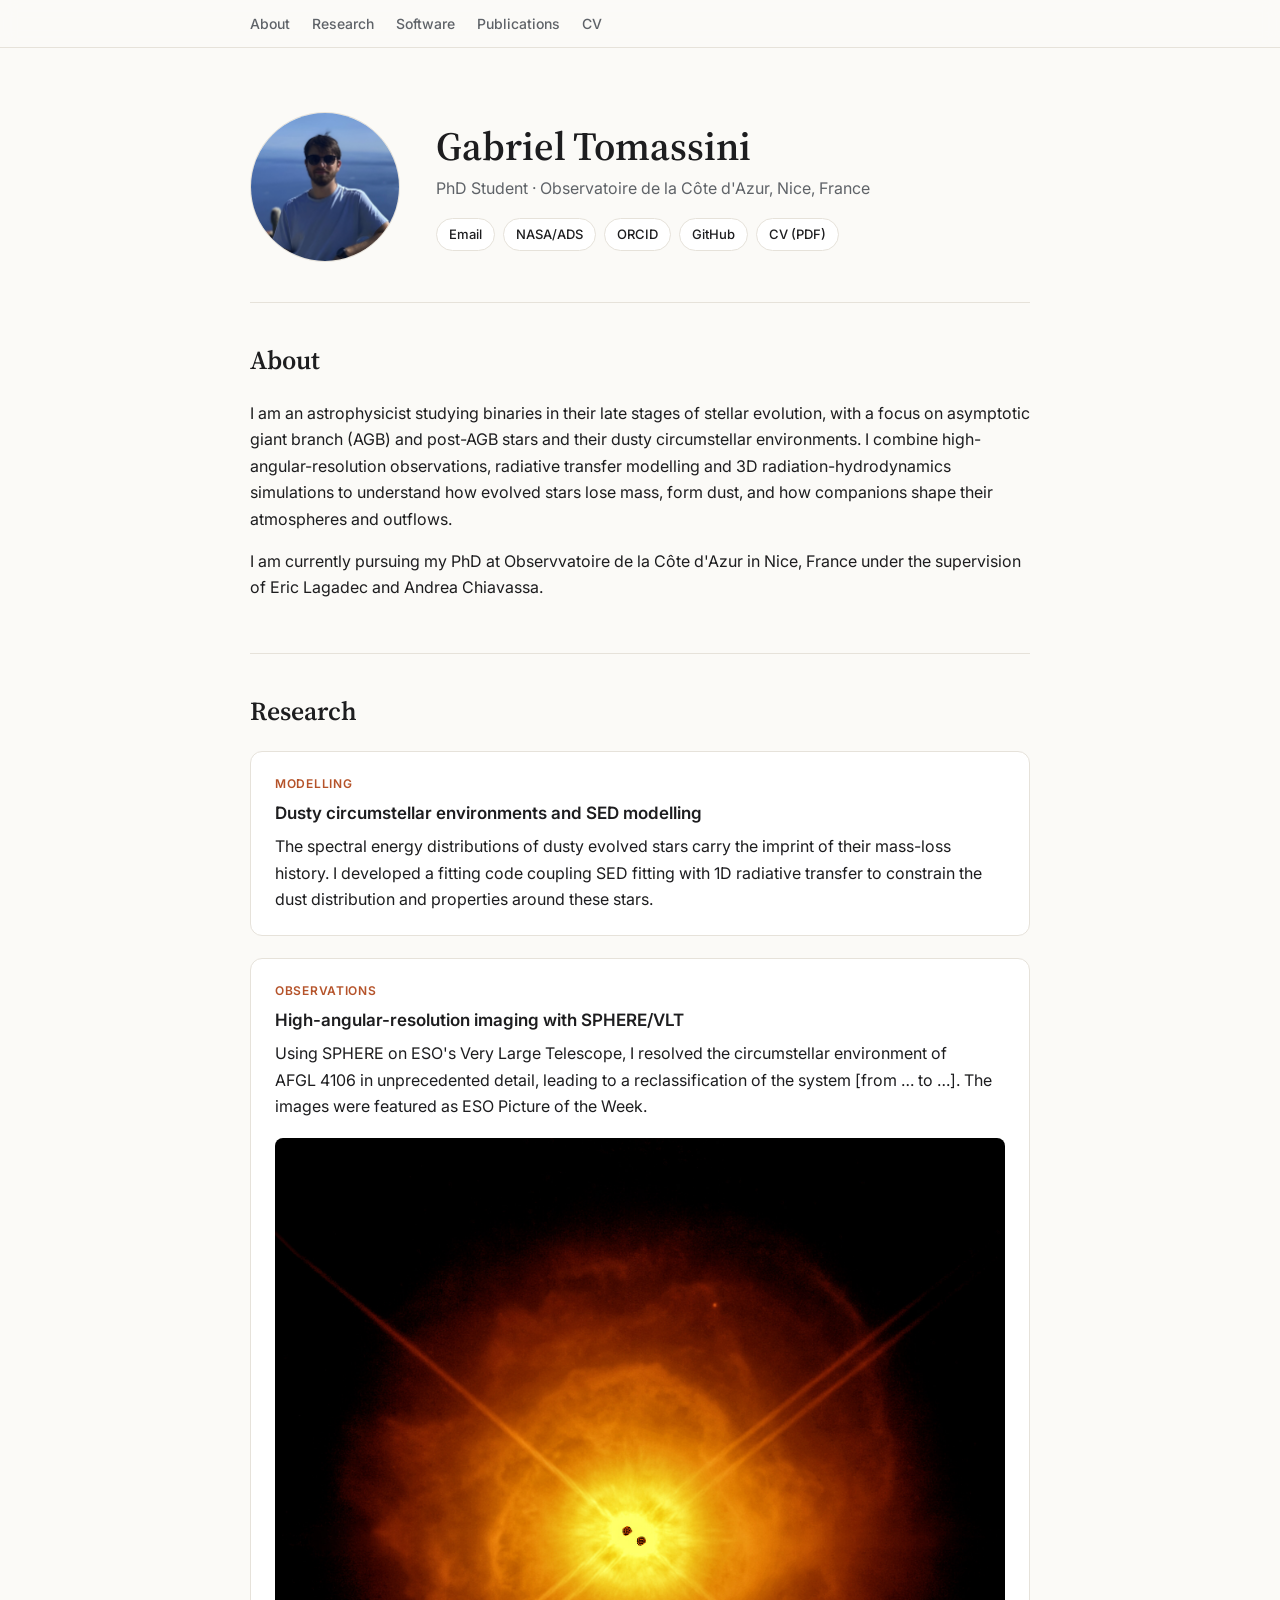
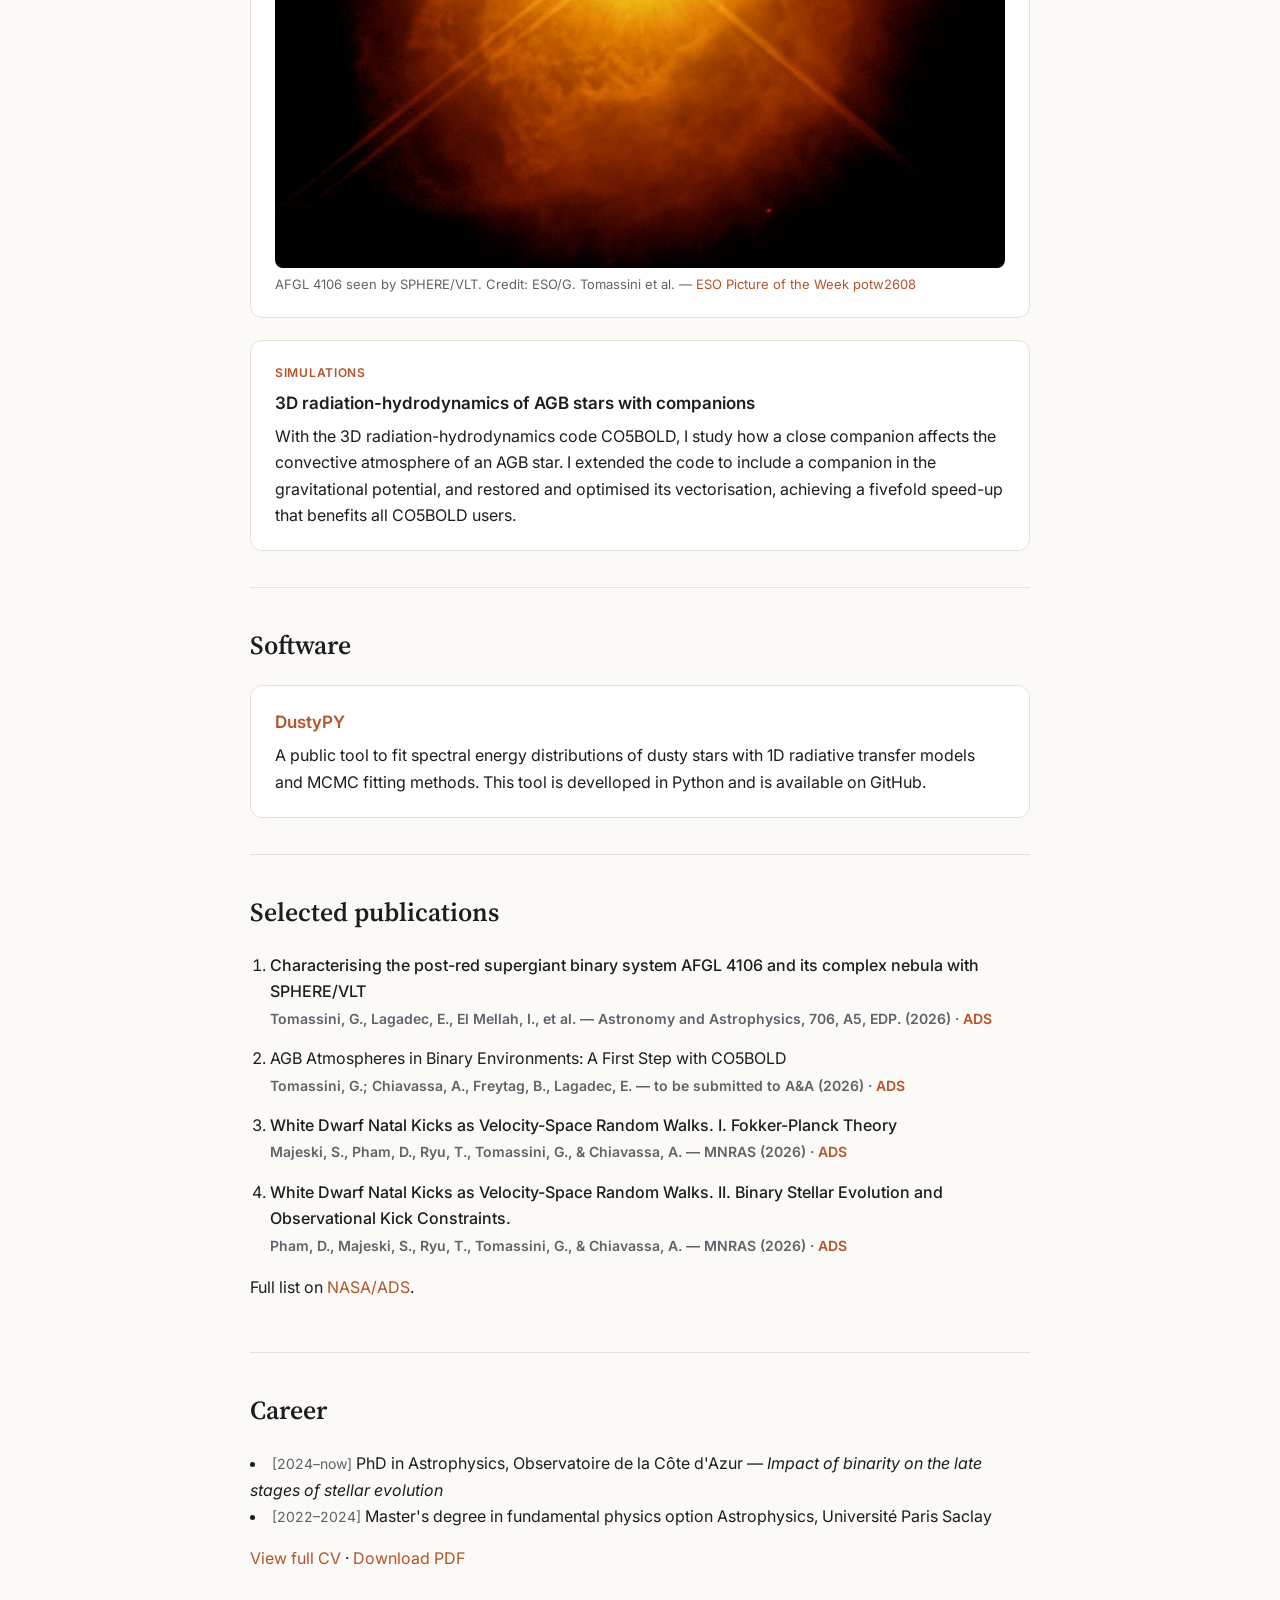
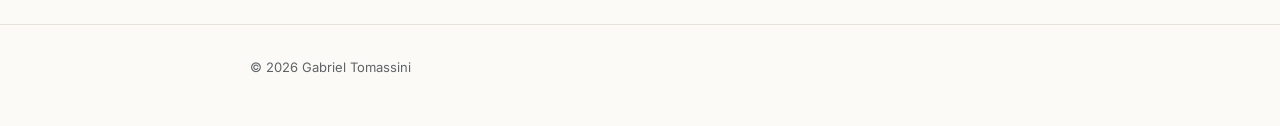
==== index.html @ 8a8ce343 "Initial website" ====
<!doctype html>
<html lang="en">
<head>
  <meta charset="utf-8">
  <meta name="viewport" content="width=device-width, initial-scale=1">
  <title>Gabriel Tomassini – Astrophysicist</title>
  <meta name="description" content="Gabriel Tomassini, astrophysicist working on evolved stars, circumstellar dust and 3D radiation-hydrodynamics simulations.">

  <link rel="icon" href="assets/img/favicon.png">

  <link rel="preconnect" href="https://fonts.googleapis.com">
  <link rel="preconnect" href="https://fonts.gstatic.com" crossorigin>
  <link href="https://fonts.googleapis.com/css2?family=Source+Serif+4:opsz,wght@8..60,400;8..60,600&family=Inter:wght@400;500;600&display=swap" rel="stylesheet">
  <link rel="stylesheet" href="assets/css/style.css">
</head>
<body>

  <nav class="site-nav">
    <div class="wrap">
      <a href="#about">About</a>
      <a href="#research">Research</a>
      <a href="#software">Software</a>
      <a href="#publications">Publications</a>
      <a href="#cv">CV</a>
    </div>
  </nav>

  <main class="wrap">

    <!-- ===================== HEADER ===================== -->
    <header class="hero">
      <img class="hero__photo" src="assets/img/photo.jpeg" alt="Gabriel Tomassini">
      <div>
        <h1>Gabriel Tomassini</h1>
        <p class="hero__role">PhD Student · Observatoire de la Côte d'Azur, Nice, France</p>
        <div class="pill-links">
          <a href="mailto:gabriel.tomassini@oca.eu">Email</a>
          <a href="https://scixplorer.org/search?p=1&q=orcid%3A0009-0003-6995-1840&sort=date+desc&d=astrophysics">NASA/ADS</a>
          <a href="https://orcid.org/0009-0003-6995-1840">ORCID</a>
          <a href="https://github.com/gtomass">GitHub</a>
          <a href="files/cv/CV_Tomassini.pdf">CV (PDF)</a>
        </div>
      </div>
    </header>

    <!-- ===================== ABOUT ===================== -->
    <section id="about">
      <h2>About</h2>
      <p>
        I am an astrophysicist studying binaries in their late stages of stellar evolution, with a focus on
        asymptotic giant branch (AGB) and post-AGB stars and their dusty circumstellar environments.
        I combine high-angular-resolution observations, radiative transfer modelling and
        3D radiation-hydrodynamics simulations to understand how evolved stars lose mass,
        form dust, and how companions shape their atmospheres and outflows.
      </p>
      <p>
        I am currently pursuing my PhD at Observvatoire de la Côte d'Azur in Nice, France under the supervision of Eric Lagadec and Andrea Chiavassa.
  
      </p>
    </section>

    <!-- ===================== RESEARCH ===================== -->
    <section id="research">
      <h2>Research</h2>
      <div class="card-grid">

        <article class="card">
          <div class="card__tag">Modelling</div>
          <h3>Dusty circumstellar environments and SED modelling</h3>
          <p>
            The spectral energy distributions of dusty evolved stars carry the imprint of their
            mass-loss history. I developed a fitting code coupling SED fitting with 1D radiative
            transfer to constrain the dust distribution and properties around these stars.
          </p>
        </article>

        <article class="card">
          <div class="card__tag">Observations</div>
          <h3>High-angular-resolution imaging with SPHERE/VLT</h3>
          <p>
            Using SPHERE on ESO's Very Large Telescope, I resolved the circumstellar environment
            of AFGL&nbsp;4106 in unprecedented detail, leading to a reclassification of the system
            [from … to …]. The images were featured as ESO Picture of the Week.
          </p>
          <figure>
            <img src="assets/img/potw2608a.jpg" alt="SPHERE/VLT image of AFGL 4106">
            <figcaption>
              AFGL&nbsp;4106 seen by SPHERE/VLT. Credit: ESO/G. Tomassini et al. —
              <a href="https://www.eso.org/public/images/potw2608a/">ESO Picture of the Week potw2608</a>
            </figcaption>
          </figure>
        </article>

        <article class="card">
          <div class="card__tag">Simulations</div>
          <h3>3D radiation-hydrodynamics of AGB stars with companions</h3>
          <p>
            With the 3D radiation-hydrodynamics code CO5BOLD, I study how a close companion
            affects the convective atmosphere of an AGB star. I extended the code to include a
            companion in the gravitational potential, and restored and optimised its vectorisation,
            achieving a fivefold speed-up that benefits all CO5BOLD users.
          </p>
        </article>

      </div>
    </section>

    <!-- ===================== SOFTWARE ===================== -->
    <section id="software">
      <h2>Software</h2>
      <article class="card">
        <h3><a href="https://github.com/gtomass/DustyPY">DustyPY</a></h3>
        <p>
          A public tool to fit spectral energy distributions of dusty stars with 1D radiative
          transfer models and MCMC fitting methods. This tool is develloped in Python and is available on GitHub.
        </p>
      </article>
    </section>

    <!-- ===================== PUBLICATIONS ===================== -->
    <section id="publications">
      <h2>Selected publications</h2>
      <ol class="pubs">
        <li>
          <span class="pubs__title">Characterising the post-red supergiant binary system AFGL 4106 and its complex nebula with SPHERE/VLT</span><br>
          <span class="pubs__meta"><span class="me">Tomassini, G., Lagadec, E., El Mellah, I., et al. — Astronomy and Astrophysics, 706, A5, EDP. (2026) · <a href="https://scixplorer.org/abs/2026A%26A...706A...5T/abstract">ADS</a></span>
        </li>
        <li>
          <span class="pubs__title"></span>AGB Atmospheres in Binary Environments: A First Step with CO5BOLD<br>
          <span class="pubs__meta"><span class="me">Tomassini, G.; Chiavassa, A., Freytag, B., Lagadec, E. — to be submitted to A&A (2026) · <a href="https://cloud.oca.eu/index.php/s/BTMWxCPeeLRzdiy">ADS</a></span>
        </li>
        <li>
          <span class="pubs__title">White Dwarf Natal Kicks as Velocity-Space Random Walks. I. Fokker-Planck Theory</span><br>
          <span class="pubs__meta"><span class="me">Majeski, S., Pham, D., Ryu, T., Tomassini, G., & Chiavassa, A.  — MNRAS (2026) · <a href="https://scixplorer.org/abs/2026arXiv260920940M/abstract">ADS</a></span>
        </li>
        <li>
          <span class="pubs__title">White Dwarf Natal Kicks as Velocity-Space Random Walks. II. Binary Stellar Evolution and Observational Kick Constraints.</span><br>
          <span class="pubs__meta"><span class="me">Pham, D., Majeski, S., Ryu, T., Tomassini, G., & Chiavassa, A.  — MNRAS (2026) · <a href="https://scixplorer.org/abs/2026arXiv260920941P/abstract">ADS</a></span>
        </li>
      </ol>
      <p class="note">Full list on <a href="https://scixplorer.org/search?p=1&q=orcid%3A0009-0003-6995-1840&sort=date+desc&d=astrophysics">NASA/ADS</a>.</p>
    </section>

    <!-- ===================== CV ===================== -->
    <section id="cv">
      <h2>Career</h2>
        <li><span class="timeline__when">[2024–now]</span><span> PhD in Astrophysics, Observatoire de la Côte d'Azur — <em>Impact of binarity on the late stages of stellar evolution</em></span></li>
        <li><span class="timeline__when">[2022–2024]</span><span> Master's degree in fundamental physics option Astrophysics, Université Paris Saclay</span></li>
      </ul>
      <p class="note"><a href="files/cv/">View full CV</a> · <a href="files/CV_Tomassini.pdf">Download PDF</a></p>
    </section>

  </main>

  <footer class="site-footer">
    <div class="wrap">© 2026 Gabriel Tomassini</div>
  </footer>

</body>
</html>
---- assets/css/style.css ----
/* ==========================================================================
   Academic website – main stylesheet
   ========================================================================== */

/* ---------- Colour tokens (light / dark) ---------- */
:root {
  --bg: #fbfaf7;
  --surface: #ffffff;
  --text: #1d1d1f;
  --muted: #5f6368;
  --accent: #b5532a;
  --border: #e6e2da;

  --font-sans: "Inter", system-ui, -apple-system, sans-serif;
  --font-serif: "Source Serif 4", Georgia, serif;
  --max-width: 820px;
}

@media (prefers-color-scheme: dark) {
  :root {
    --bg: #121417;
    --surface: #1a1d21;
    --text: #e8e6e3;
    --muted: #9aa0a6;
    --accent: #e8875a;
    --border: #2b2f35;
  }
}

/* ---------- Base ---------- */
* { box-sizing: border-box; }

html { scroll-behavior: smooth; scroll-padding-top: 60px; }

body {
  margin: 0;
  background: var(--bg);
  color: var(--text);
  font: 16px/1.65 var(--font-sans);
}

a { color: var(--accent); text-decoration: none; }
a:hover { text-decoration: underline; }

img { max-width: 100%; }

.wrap {
  max-width: var(--max-width);
  margin: 0 auto;
  padding: 0 20px;
}

/* ---------- Navigation ---------- */
.site-nav {
  position: sticky;
  top: 0;
  z-index: 10;
  background: color-mix(in srgb, var(--bg) 88%, transparent);
  backdrop-filter: blur(8px);
  border-bottom: 1px solid var(--border);
}
.site-nav .wrap {
  display: flex;
  gap: 22px;
  padding-top: 12px;
  padding-bottom: 12px;
  overflow-x: auto;
}
.site-nav a {
  color: var(--muted);
  font-size: 14px;
  font-weight: 500;
  white-space: nowrap;
}
.site-nav a:hover { color: var(--text); text-decoration: none; }

/* ---------- Header / hero ---------- */
.hero {
  padding: 64px 0 40px;
  display: flex;
  gap: 36px;
  align-items: center;
}
.hero__photo {
  width: 150px;
  height: 150px;
  flex-shrink: 0;
  border-radius: 50%;
  object-fit: cover;
  border: 1px solid var(--border);
  background: var(--surface);
}
.hero h1 {
  font-family: var(--font-serif);
  font-size: 40px;
  font-weight: 600;
  line-height: 1.15;
  margin: 0 0 6px;
}
.hero__role { color: var(--muted); margin: 0 0 16px; }

.pill-links { display: flex; flex-wrap: wrap; gap: 8px; }
.pill-links a {
  font-size: 13px;
  font-weight: 500;
  padding: 5px 12px;
  border: 1px solid var(--border);
  border-radius: 999px;
  color: var(--text);
  background: var(--surface);
}
.pill-links a:hover {
  border-color: var(--accent);
  color: var(--accent);
  text-decoration: none;
}

/* ---------- Sections ---------- */
section { padding: 36px 0; border-top: 1px solid var(--border); }

h2 {
  font-family: var(--font-serif);
  font-size: 26px;
  font-weight: 600;
  margin: 0 0 18px;
}
h3 { font-size: 17px; font-weight: 600; margin: 0 0 6px; }

.note { margin-top: 16px; }

/* ---------- Cards ---------- */
.card-grid { display: grid; gap: 22px; }

.card {
  background: var(--surface);
  border: 1px solid var(--border);
  border-radius: 12px;
  padding: 22px 24px;
}
.card p { margin: 0; }
.card__tag {
  font-size: 12px;
  font-weight: 600;
  letter-spacing: .06em;
  text-transform: uppercase;
  color: var(--accent);
  margin-bottom: 6px;
}

figure { margin: 18px 0 0; }
figure img { width: 100%; border-radius: 8px; display: block; }
figcaption { font-size: 13px; color: var(--muted); margin-top: 6px; }

/* ---------- Publications ---------- */
.pubs { padding-left: 20px; margin: 0; }
.pubs li { margin-bottom: 14px; }
.pubs__title { font-weight: 500; }
.pubs__meta { color: var(--muted); font-size: 14px; }
.me { font-weight: 600; }

/* ---------- Timeline ---------- */
.timeline { list-style: none; padding: 0; margin: 0; }
.timeline li {
  display: grid;
  grid-template-columns: 120px 1fr;
  gap: 16px;
  margin-bottom: 12px;
}
.timeline__when { color: var(--muted); font-size: 14px; }

/* ---------- Footer ---------- */
.site-footer {
  padding: 32px 0 48px;
  color: var(--muted);
  font-size: 13px;
  border-top: 1px solid var(--border);
}

/* ---------- Mobile ---------- */
@media (max-width: 600px) {
  .hero {
    flex-direction: column;
    align-items: flex-start;
    padding-top: 40px;
    gap: 20px;
  }
  .hero h1 { font-size: 32px; }
  .hero__photo { width: 120px; height: 120px; }
  .timeline li { grid-template-columns: 1fr; gap: 0; }
}
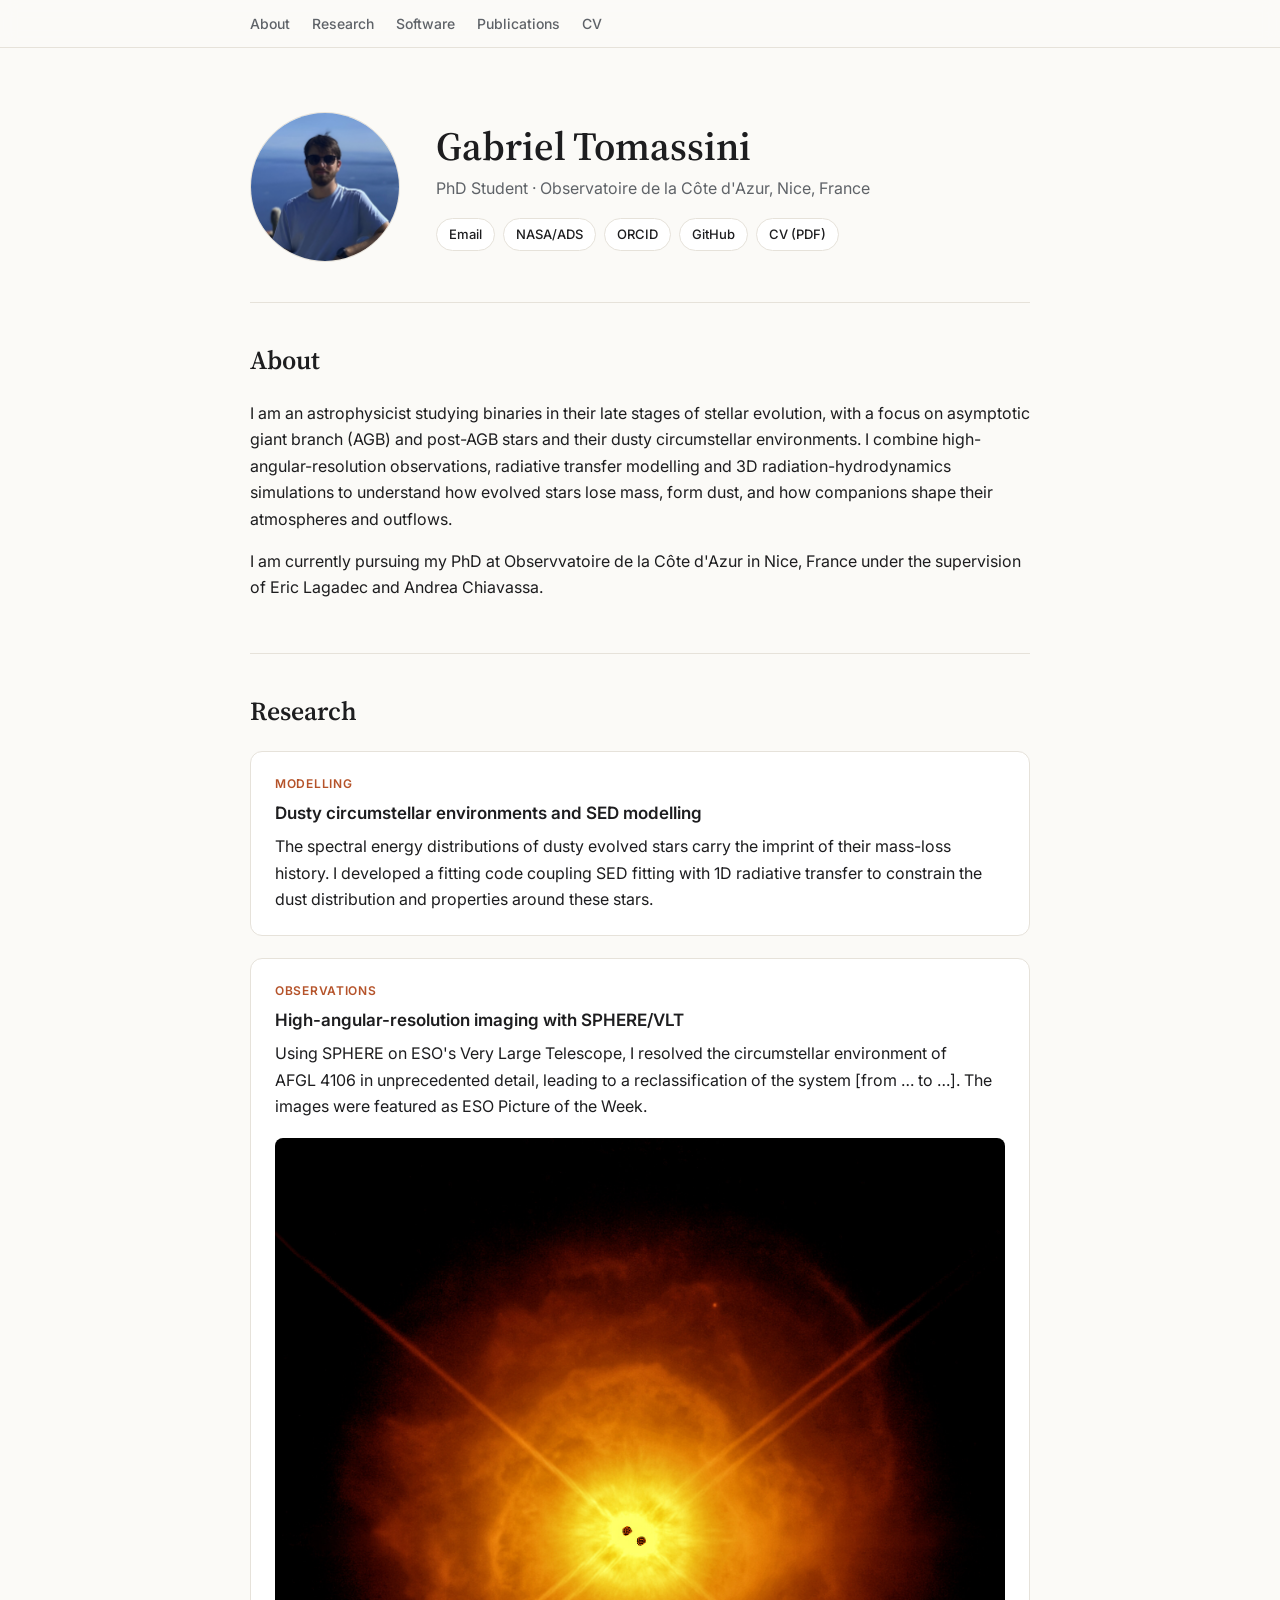
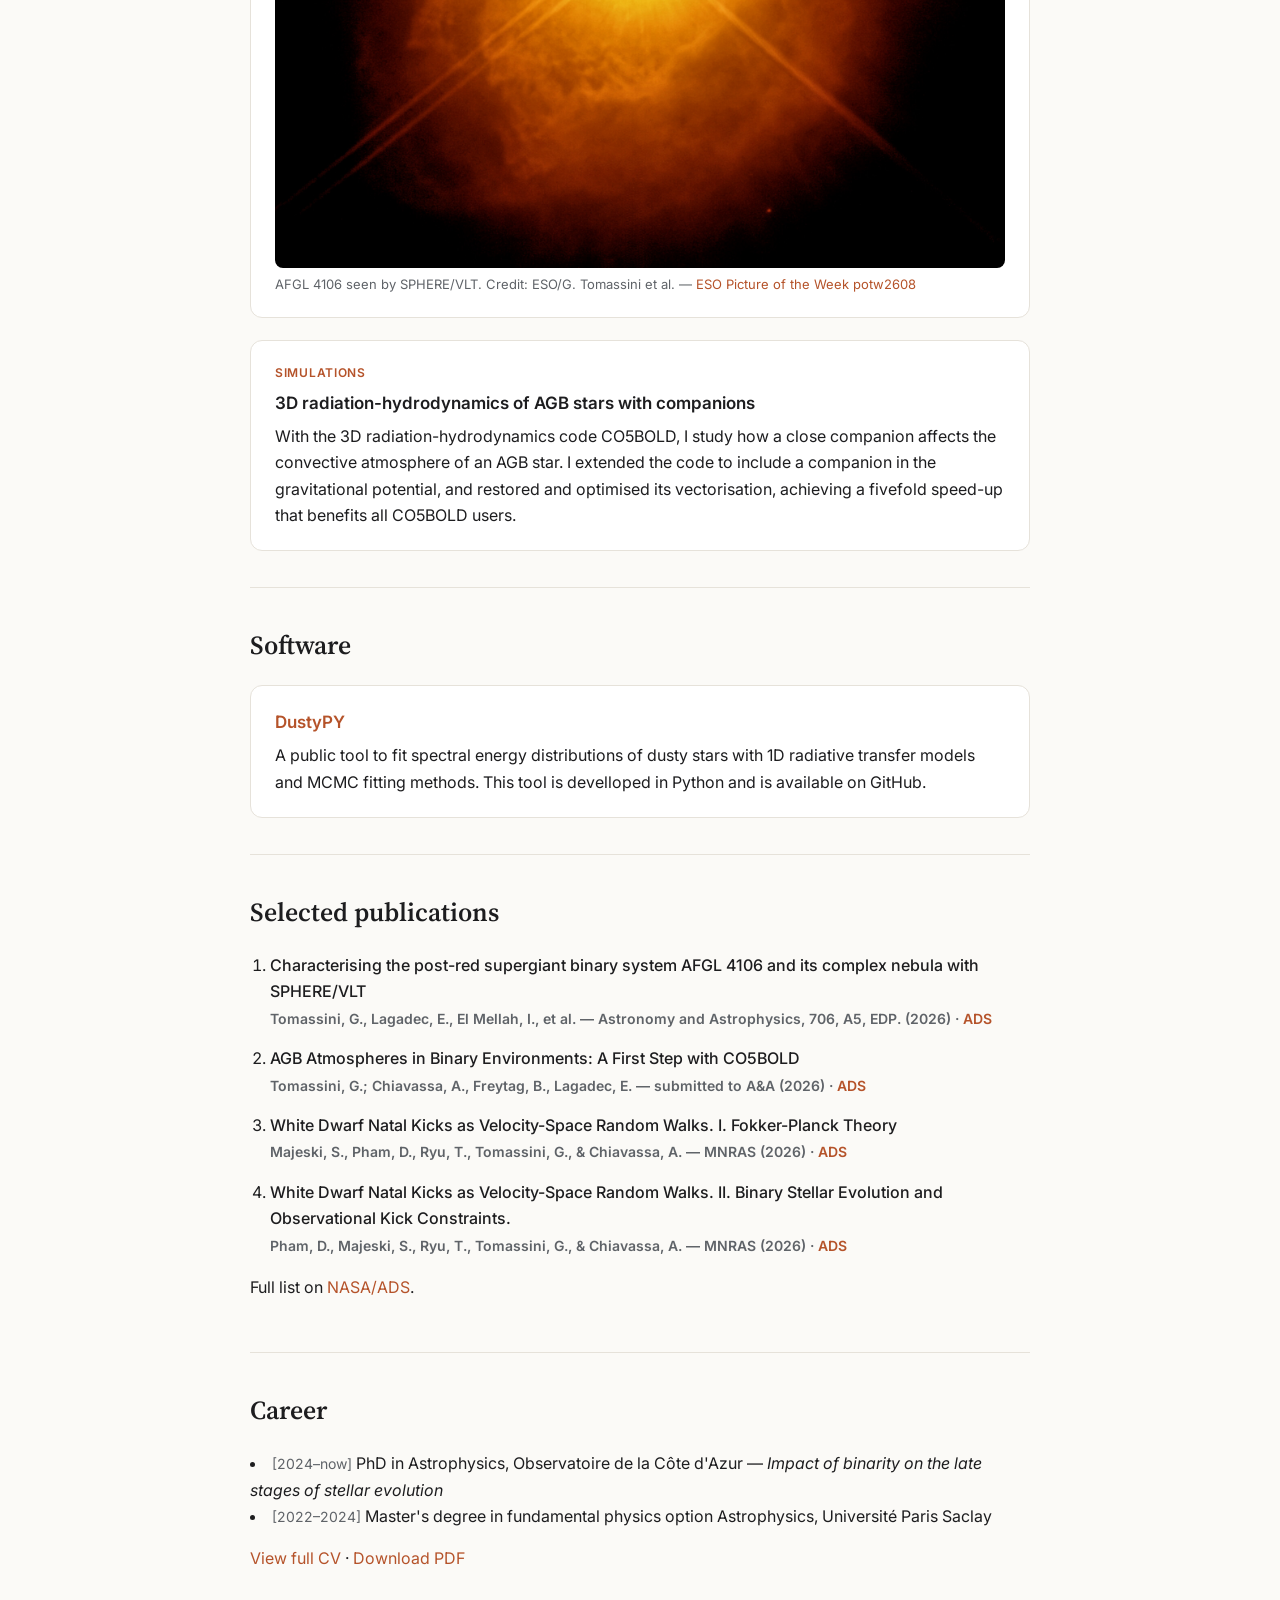
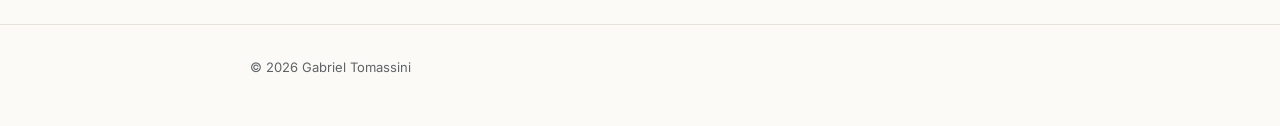
==== commit ba84aa41: "change link paper" ====
--- a/index.html
+++ b/index.html
@@ -126,8 +126,8 @@
           <span class="pubs__meta"><span class="me">Tomassini, G., Lagadec, E., El Mellah, I., et al. — Astronomy and Astrophysics, 706, A5, EDP. (2026) · <a href="https://scixplorer.org/abs/2026A%26A...706A...5T/abstract">ADS</a></span>
         </li>
         <li>
-          <span class="pubs__title"></span>AGB Atmospheres in Binary Environments: A First Step with CO5BOLD<br>
-          <span class="pubs__meta"><span class="me">Tomassini, G.; Chiavassa, A., Freytag, B., Lagadec, E. — to be submitted to A&A (2026) · <a href="https://cloud.oca.eu/index.php/s/BTMWxCPeeLRzdiy">ADS</a></span>
+          <span class="pubs__title">AGB Atmospheres in Binary Environments: A First Step with CO5BOLD</span><br>
+          <span class="pubs__meta"><span class="me">Tomassini, G.; Chiavassa, A., Freytag, B., Lagadec, E. — submitted to A&A (2026) · <a href="https://cloud.oca.eu/index.php/s/JoDmPHJgGpZ3qmz">ADS</a></span>
         </li>
         <li>
           <span class="pubs__title">White Dwarf Natal Kicks as Velocity-Space Random Walks. I. Fokker-Planck Theory</span><br>
@@ -147,7 +147,7 @@
         <li><span class="timeline__when">[2024–now]</span><span> PhD in Astrophysics, Observatoire de la Côte d'Azur — <em>Impact of binarity on the late stages of stellar evolution</em></span></li>
         <li><span class="timeline__when">[2022–2024]</span><span> Master's degree in fundamental physics option Astrophysics, Université Paris Saclay</span></li>
       </ul>
-      <p class="note"><a href="files/cv/">View full CV</a> · <a href="files/CV_Tomassini.pdf">Download PDF</a></p>
+      <p class="note"><a href="files/cv/">View full CV</a> · <a href="files/cv/CV_Tomassini.pdf">Download PDF</a></p>
     </section>
 
   </main>
